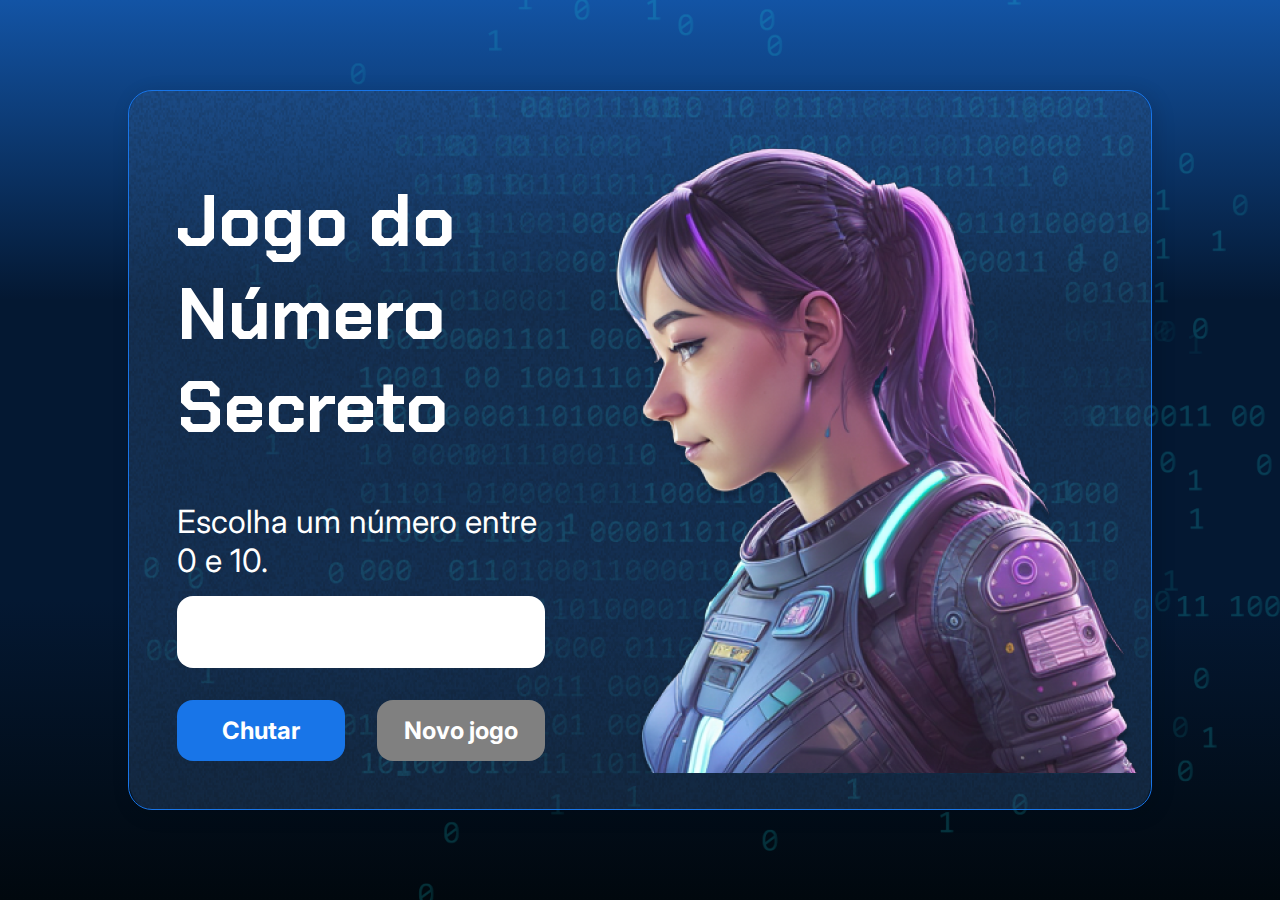
==== 2 Curso Iniciante/Projeto do Numero Secreto 2/index.html @ f2b57000 "2.09" ====
<!DOCTYPE html>
<html lang="pt-br">
<head>
    <meta charset="UTF-8">
    <meta name="viewport" content="width=device-width, initial-scale=1.0">
    <script src="https://code.responsivevoice.org/responsivevoice.js"></script>
    <link rel="preconnect" href="https://fonts.googleapis.com">
    <link rel="preconnect" href="https://fonts.gstatic.com" crossorigin>
    <link href="https://fonts.googleapis.com/css2?family=Chakra+Petch:wght@700&family=Inter:wght@400;700&display=swap"
        rel="stylesheet">
    <link rel="stylesheet" href="style.css">
    <title>JS Game</title>
</head>
<body>
    <div class="container">
        <div class="container__conteudo">
            <div class="container__informacoes">
                <div class="container__texto">
                    <h1></h1>
                    <p class="texto__paragrafo"></p>
                </div>
                <input type="number" min="1" max="10" class="container__input">
                <div class="chute container__botoes">
                    <button onclick="verificarChute()" class="container__botao">Chutar</button>
                    <button onclick="" id="reiniciar" class="container__botao" disabled>Novo jogo</button>
                </div>
            </div>
            <img src="./img/ia.png" alt="Uma pessoa olhando para a esquerda" class="container__imagem-pessoa" />
        </div>
    </div>




    <script src="app.js" defer></script>
</body>

</html>
---- 2 Curso Iniciante/Projeto do Numero Secreto 2/style.css ----
* {
    box-sizing: border-box;
    margin: 0;
    padding: 0;
    color: white;
}

body {
    background: linear-gradient(#1354A5 0%, #041832 33.33%, #041832 66.67%, #01080E 100%);
    height: 100vh;
    display: flex;
    align-items: center;
    justify-content: center;
}


body::before {
    background-image: url("img/code.png");
    background-repeat: no-repeat;
    background-position: right;
    content: "";
    display: block;
    position: absolute;
    width: 100%;
    height: 100%;
    opacity: 0.4;
}

.container {
    width: 80%;
    height: 80%;
    display: flex;
    align-items: center;
    justify-content: space-between;
    border-radius: 24px;
    border: 1px solid #1875E8;
    box-shadow: 4px 4px 20px 0px rgba(1, 8, 14, 0.15);
    background-image: url("img/Ruido.png");
    background-size: 100% 100%;
    position: relative;
}


.container__conteudo {
    display: flex;
    align-items: center;
    position: absolute;
    bottom: 0;
}

.container__informacoes {
    flex: 1;
    padding: 3rem;
}

.container__botao {
    border-radius: 16px;
    background: #1875E8;
    padding: 16px 24px;
    width: 100%;
    font-size: 24px;
    font-weight: 700;
    border: none;
    margin-top: 2rem;
}

.container__texto {
    margin: 16px 0 16px 0;
}

.container__texto-azul {
    color: #1875E8;
}

.container__input {
    width: 100%;
    height: 72px;
    border-radius: 16px;
    background-color: #FFF;
    border: none;
    color: #1875E8;
    padding: 2rem;
    font-size: 24px;
    font-weight: 700;
    font-family: 'Inter', sans-serif;
}

.container__botoes {
    display: flex;
    gap: 2em;
}

h1 {
    font-family: 'Chakra Petch', sans-serif;
    font-size: 72px;
    padding-bottom: 3rem;
}

p,
button {
    font-family: 'Inter', sans-serif;
}

.texto__paragrafo {
    font-size: 32px;
    font-weight: 400;
}

button:disabled {
    background-color: gray;
}

@media screen and (max-width: 1250px) {

    h1 {
        font-size: 50px;
    }

    .container__botao {
        font-size: 16px;
    }


    .texto__paragrafo {
        font-size: 24px;
    }

    .container__imagem-pessoa {
        display: none;
    }

    .container__conteudo {
        display: block;
        position: inherit;
    }

    .container__informacoes {
        padding: 1rem
    }
}
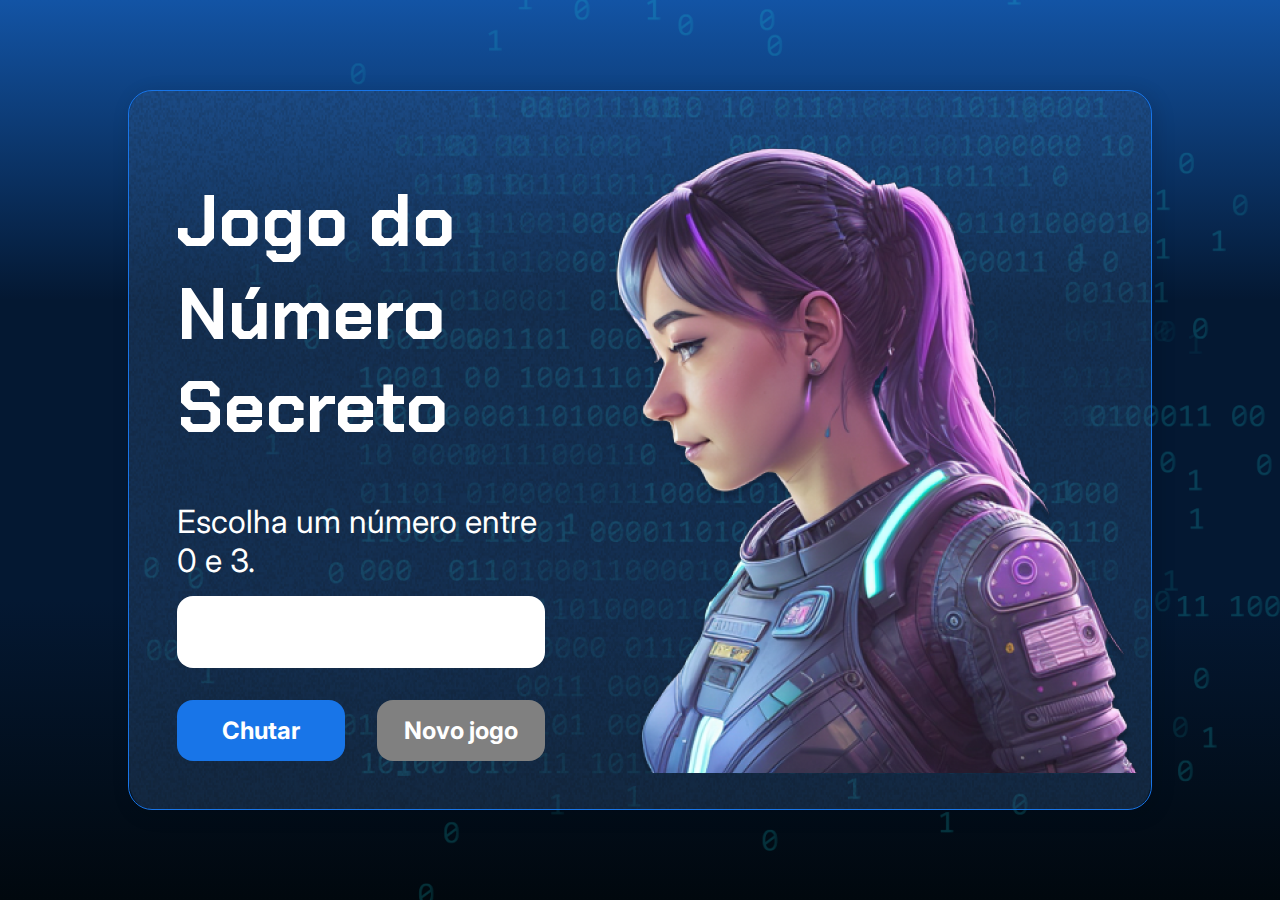
==== commit 28042516: "2.76" ====
--- a/2 Curso Iniciante/Projeto do Numero Secreto 2/index.html
+++ b/2 Curso Iniciante/Projeto do Numero Secreto 2/index.html
@@ -22,7 +22,7 @@
                 <input type="number" min="1" max="10" class="container__input">
                 <div class="chute container__botoes">
                     <button onclick="verificarChute()" class="container__botao">Chutar</button>
-                    <button onclick="" id="reiniciar" class="container__botao" disabled>Novo jogo</button>
+                    <button onclick="reiniciarJogo()" id="reiniciar" class="container__botao" disabled>Novo jogo</button>
                 </div>
             </div>
             <img src="./img/ia.png" alt="Uma pessoa olhando para a esquerda" class="container__imagem-pessoa" />
